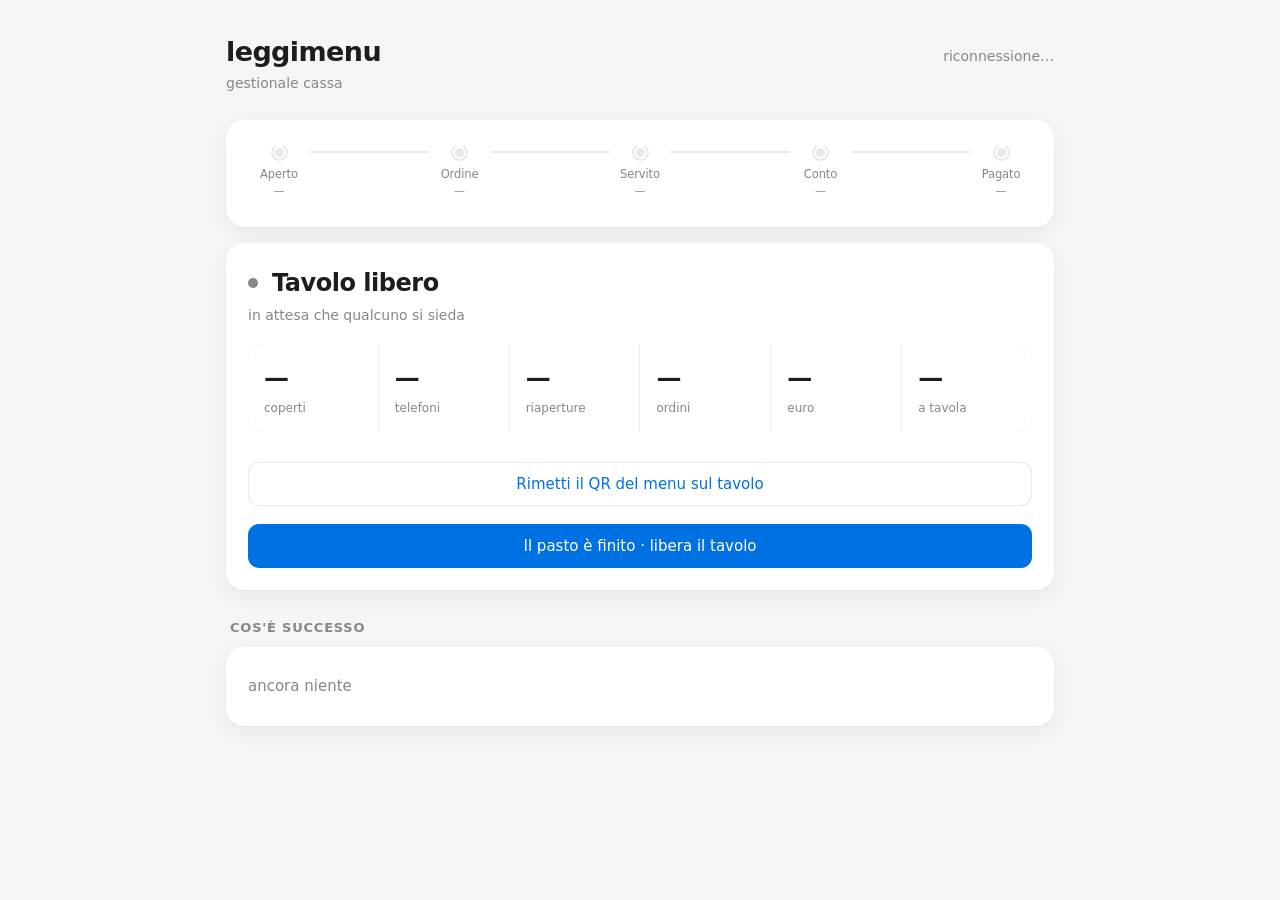
==== tools/cassa.html @ 44d3f5e2 "Il radar propone, il cameriere conferma Quando il tavolo si apre, sulla cassa compare una finestra: " ====
<!doctype html>
<html lang="it">
<head>
<meta charset="utf-8">
<meta name="viewport" content="width=device-width,initial-scale=1">
<title>leggimenu · cassa</title>
<style>
  :root{
    --sfondo:#f5f5f7; --carta:#ffffff; --testo:#1d1d1f; --tenue:#86868b;
    --riga:#e8e8ed; --accento:#0071e3; --verde:#1d8a4e; --ambra:#b25000;
    --ombra:0 1px 2px rgba(0,0,0,.04), 0 6px 20px rgba(0,0,0,.05);
  }
  @media (prefers-color-scheme: dark){
    :root{ --sfondo:#000; --carta:#1c1c1e; --testo:#f5f5f7; --tenue:#8e8e93;
           --riga:#2c2c2e; --accento:#0a84ff; --verde:#30d158; --ambra:#ff9f0a;
           --ombra:none; }
  }
  *{box-sizing:border-box}
  body{margin:0;background:var(--sfondo);color:var(--testo);
    font:15px/1.5 -apple-system,BlinkMacSystemFont,"SF Pro Text",system-ui,sans-serif;
    -webkit-font-smoothing:antialiased}
  .pagina{max-width:860px;margin:0 auto;padding:32px 16px 80px}
  header{display:flex;align-items:baseline;justify-content:space-between;
    gap:16px;margin-bottom:26px;flex-wrap:wrap}
  h1{font-size:27px;letter-spacing:-.022em;font-weight:600;margin:0}
  .sottotitolo{color:var(--tenue);font-size:14px}
  .carta{background:var(--carta);border-radius:18px;padding:22px;
    box-shadow:var(--ombra);margin-bottom:16px}
  .stato{display:flex;align-items:center;gap:14px;margin-bottom:4px}
  .pallino{width:10px;height:10px;border-radius:5px;background:var(--tenue);
    flex:0 0 auto}
  .pallino.vivo{background:var(--verde);box-shadow:0 0 0 4px rgba(48,209,88,.18)}
  .titolone{font-size:24px;font-weight:600;letter-spacing:-.02em}
  .numeri{display:grid;grid-template-columns:repeat(auto-fit,minmax(118px,1fr));
    gap:1px;background:var(--riga);border-radius:14px;overflow:hidden;margin-top:18px}
  .numero{background:var(--carta);padding:15px 16px}
  .numero .v{font-size:25px;font-weight:600;letter-spacing:-.02em;
    font-variant-numeric:tabular-nums}
  .numero .e{color:var(--tenue);font-size:12px;margin-top:2px}
  h2{font-size:13px;font-weight:600;color:var(--tenue);text-transform:uppercase;
    letter-spacing:.06em;margin:28px 4px 10px}
  .evento{display:flex;gap:14px;padding:13px 0;border-top:1px solid var(--riga)}
  .evento:first-child{border-top:0}
  .ora{color:var(--tenue);font-size:13px;font-variant-numeric:tabular-nums;
    flex:0 0 46px;padding-top:1px}
  .corpo{flex:1;min-width:0}
  .corpo b{font-weight:600}
  .dettaglio{color:var(--tenue);font-size:13px;margin-top:2px}
  .segno{flex:0 0 26px;text-align:center;font-size:15px;padding-top:1px}
  .vuoto{color:var(--tenue);padding:6px 0}
  .pulsante{appearance:none;border:0;border-radius:11px;padding:13px 20px;
    background:var(--accento);color:#fff;font-size:15px;font-weight:500;
    font-family:inherit;cursor:pointer;width:100%;margin-top:18px}
  .pulsante.quieto{background:transparent;color:var(--accento);
    box-shadow:inset 0 0 0 1px var(--riga)}
  .pulsante:active{opacity:.75}
  .riga-piatto{display:flex;justify-content:space-between;gap:12px;
    padding:3px 0;font-size:14px}
  .riga-piatto span{color:var(--tenue);font-variant-numeric:tabular-nums}

  .velo{position:fixed;inset:0;background:rgba(0,0,0,.35);backdrop-filter:blur(3px);
    display:none;align-items:center;justify-content:center;padding:20px;z-index:9}
  .velo.aperto{display:flex}
  .modale{background:var(--carta);border-radius:20px;padding:26px 24px;
    max-width:380px;width:100%;box-shadow:0 20px 60px rgba(0,0,0,.25);
    animation:sali .22s ease-out}
  @keyframes sali{from{opacity:0;transform:translateY(14px) scale(.98)}}
  .modale h3{margin:0 0 6px;font-size:21px;font-weight:600;letter-spacing:-.02em}
  .modale p{margin:0 0 20px;color:var(--tenue);font-size:14px}
  .scelte{display:grid;grid-template-columns:repeat(4,1fr);gap:9px;margin-bottom:20px}
  .scelte button{appearance:none;border:1px solid var(--riga);background:transparent;
    color:var(--testo);border-radius:13px;padding:15px 0;font-size:18px;
    font-weight:600;font-family:inherit;cursor:pointer;font-variant-numeric:tabular-nums}
  .scelte button.scelto{background:var(--accento);border-color:var(--accento);color:#fff}
  .modale .fondo{display:flex;gap:9px}
  .modale .fondo button{flex:1}

  .etichetta{display:inline-block;padding:4px 11px;border-radius:99px;
    font-size:12px;font-weight:600;letter-spacing:.01em;
    background:var(--riga);color:var(--tenue)}
  .etichetta.attesa{background:rgba(255,159,10,.16);color:var(--ambra)}
  .etichetta.fatto {background:rgba(48,209,88,.16);color:var(--verde)}
  .attesaGrande{font-size:34px;font-weight:600;letter-spacing:-.022em;
    font-variant-numeric:tabular-nums;margin:14px 0 2px}
  .attesaGrande.tardi{color:var(--ambra)}
  .attesaGrande.molto{color:#d7263d}
  @media (prefers-color-scheme: dark){ .attesaGrande.molto{color:#ff6b6b} }
  .azioni{display:flex;gap:9px;margin-top:18px;flex-wrap:wrap}
  .azioni .pulsante{width:auto;flex:1 1 auto;min-width:138px;margin-top:0}
  .piatti{margin-top:12px;padding-top:12px;border-top:1px solid var(--riga)}

  .linea{display:flex;align-items:flex-start;margin:4px 0 2px;overflow-x:auto;
    padding-bottom:4px}
  .tappa{flex:0 0 auto;text-align:center;min-width:62px}
  .bollo{width:13px;height:13px;border-radius:7px;margin:0 auto 7px;
    background:var(--riga);border:2px solid var(--carta);
    box-shadow:0 0 0 2px var(--riga)}
  .tappa.fatta .bollo{background:var(--verde);box-shadow:0 0 0 2px var(--verde)}
  .tappa.ora .bollo{background:var(--accento);box-shadow:0 0 0 4px rgba(10,132,255,.22)}
  .tappa .nome{font-size:11.5px;font-weight:600;letter-spacing:-.01em}
  .tappa.futura .nome{color:var(--tenue);font-weight:500}
  .tappa .quando{font-size:11px;color:var(--tenue);font-variant-numeric:tabular-nums}
  .ponte{flex:1 1 auto;min-width:18px;text-align:center;padding-top:5px}
  .ponte .tratto{height:2px;background:var(--riga);margin-bottom:5px}
  .ponte.fatto .tratto{background:var(--verde)}
  .ponte .delta{font-size:10.5px;color:var(--tenue);font-variant-numeric:tabular-nums}
</style>
</head>
<body>
<div class="pagina">

  <header>
    <div>
      <h1>leggimenu</h1>
      <div class="sottotitolo">gestionale cassa</div>
    </div>
    <div class="sottotitolo" id="collegamento">collegamento…</div>
  </header>

  <div class="carta">
    <div class="linea" id="linea"></div>
  </div>

  <div class="carta">
    <div class="stato">
      <div class="pallino" id="pallino"></div>
      <div class="titolone" id="statoTavolo">Tavolo libero</div>
    </div>
    <div class="sottotitolo" id="statoNota">in attesa che qualcuno si sieda</div>

    <div class="numeri">
      <div class="numero"><div class="v" id="nCoperti">—</div><div class="e">coperti</div></div>
      <div class="numero"><div class="v" id="nDisp">—</div><div class="e">telefoni</div></div>
      <div class="numero"><div class="v" id="nRiap">—</div><div class="e">riaperture</div></div>
      <div class="numero"><div class="v" id="nOrdini">—</div><div class="e">ordini</div></div>
      <div class="numero"><div class="v" id="nTotale">—</div><div class="e">euro</div></div>
      <div class="numero"><div class="v" id="nDurata">—</div><div class="e">a tavola</div></div>
    </div>

    <div class="sottotitolo" id="notaScansioni" style="margin-top:12px"></div>

    <button class="pulsante quieto" id="rimettiQr">Rimetti il QR del menu sul tavolo</button>
    <button class="pulsante" id="libera">Il pasto è finito · libera il tavolo</button>
  </div>

  <div class="carta" id="cartaOrdine" style="display:none">
    <span class="etichetta" id="etichettaStato">ordine inviato</span>
    <div class="attesaGrande" id="attesa">—</div>
    <div class="sottotitolo" id="attesaNota"></div>
    <div class="piatti" id="piattiOrdine"></div>
    <div class="azioni" id="azioni"></div>
  </div>

  <div class="velo" id="velo">
    <div class="modale">
      <h3>Qualcuno si è seduto</h3>
      <p id="modaleNota">Il sensore ne ha rilevato uno. Quanti sono davvero?</p>
      <div class="scelte" id="scelte"></div>
      <div class="fondo">
        <button class="pulsante quieto" id="annullaApertura">Non è nessuno</button>
        <button class="pulsante" id="confermaApertura">Apri il tavolo</button>
      </div>
    </div>
  </div>

  <h2>Cos'è successo</h2>
  <div class="carta" id="storia"><div class="vuoto">ancora niente</div></div>

</div>
<script>
const SEGNI = {aperto:'●', coperti:'●', scansione:'◆', ordine:'■',
               stato:'▸', vino:'◇', confermati:'✓', liberato:'○'};
let apertoDa = null, ordini = 0, totale = 0, coperti = 0, telefoni = 0;
let riaperture = 0, ogniSec = 0;
const storia = document.getElementById('storia');
let righe = [];

const q = id => document.getElementById(id);
const euro = n => (Math.round(n*100)/100).toLocaleString('it-IT');

function durata(){
  if(!apertoDa) return '—';
  const s = Math.floor((Date.now()-apertoDa)/1000);
  const m = Math.floor(s/60);
  return m < 60 ? m+"'" : Math.floor(m/60)+'h'+String(m%60).padStart(2,'0');
}
setInterval(()=>{ q('nDurata').textContent = durata(); }, 10000);

function aggiorna(){
  q('nCoperti').textContent = coperti || '—';
  q('nDisp').textContent    = telefoni || '—';
  q('nRiap').textContent    = riaperture || '—';
  q('nOrdini').textContent  = ordini || '—';
  q('nTotale').textContent  = totale ? euro(totale) : '—';
  q('nDurata').textContent  = durata();
  q('notaScansioni').textContent = ogniSec
    ? (ogniSec < 60 ? `riaprono il menu ogni ${ogniSec} secondi in media`
                    : `riaprono il menu ogni ${Math.round(ogniSec/60)} minuti in media`)
    : '';
  const vivo = !!apertoDa;
  q('pallino').classList.toggle('vivo', vivo);
  q('statoTavolo').textContent = vivo ? `Tavolo occupato` : 'Tavolo libero';
  q('statoNota').textContent = vivo
    ? `${coperti} ${coperti===1?'coperto':'coperti'} · aperto alle ${apertoOra||'—'}`
    : 'in attesa che qualcuno si sieda';
}
let apertoOra = null;

function disegna(){
  if(!righe.length){ storia.innerHTML = '<div class="vuoto">ancora niente</div>'; return; }
  storia.innerHTML = righe.slice().reverse().map(r=>`
    <div class="evento">
      <div class="ora">${r.ora}</div>
      <div class="segno">${SEGNI[r.evento]||'·'}</div>
      <div class="corpo"><b>${r.titolo}</b>
        ${r.dettaglio?`<div class="dettaglio">${r.dettaglio}</div>`:''}</div>
    </div>`).join('');
}

function evento(m){
  let titolo = '', dettaglio = '';
  if(m.evento==='aperto'){
    apertoDa = Date.now(); apertoOra = m.ora; coperti = m.coperti;
    segna('aperto', m.ts);
    apriModale(m.coperti);
    titolo = 'Tavolo aperto';
    dettaglio = `${m.coperti} ${m.coperti===1?'coperto rilevato':'coperti rilevati'}`;
  } else if(m.evento==='coperti'){
    coperti = m.coperti;
    titolo = 'Coperti aggiornati'; dettaglio = `ora sono ${m.coperti}`;
  } else if(m.evento==='scansione'){
    telefoni = m.dispositivi; riaperture = m.riaperture||0; ogniSec = m.ogni||0;
    titolo = m.nuovo ? 'Menu aperto da un nuovo telefono' : 'Menu riaperto';
    const pezzi = [`${m.dispositivi} ${m.dispositivi===1?'telefono':'telefoni'}`];
    if(m.scansioni>m.dispositivi) pezzi.push(`${m.scansioni} aperture in tutto`);
    if(ogniSec) pezzi.push(ogniSec<60 ? `riaprono ogni ${ogniSec} secondi`
                                      : `riaprono ogni ${Math.round(ogniSec/60)} minuti`);
    dettaglio = pezzi.join(' · ');
  } else if(m.evento==='ordine'){
    ordini++; totale += (m.totale||0);
    segna('ordine', m.ts);
    titolo = 'Ordine inviato in cucina';
    dettaglio = m.righe.map(r=>`${r.qta}× ${r.nome}`).join(' · ')
              + (m.totale?` — ${euro(m.totale)} euro`:'');
  } else if(m.evento==='vino'){
    titolo = 'Abbinamento proposto';
    dettaglio = `${m.nome} (${m.colore}) · ${m.quanto} — ${m.motivo}`;
  } else if(m.evento==='confermati'){
    coperti = m.coperti; tavoloConfermato = true;
    titolo = 'Coperti confermati in sala';
    dettaglio = `${m.coperti} ${m.coperti===1?'coperto':'coperti'}`;
  } else if(m.evento==='stato'){
    if(['servito','conto','pagato'].includes(m.stato)) segna(m.stato, m.ts);
    const f = FLUSSO[m.stato];
    titolo = f ? f.nome.charAt(0).toUpperCase()+f.nome.slice(1) : m.stato;
    const mm = Math.round((m.atteso||0)/60);
    dettaglio = mm>=1 ? `dopo ${mm} ${mm===1?'minuto':'minuti'} di attesa` : 'subito';
  } else if(m.evento==='liberato'){
    const d = m.durata||0;
    titolo = 'Tavolo liberato';
    dettaglio = d ? `servizio durato ${Math.round(d/60)} minuti` : '';
    apertoDa = null; apertoOra = null; coperti = 0; telefoni = 0;
    ordini = 0; totale = 0; riaperture = 0; ogniSec = 0;
    tavoloConfermato = false; chiudiModale();
    ordineVivo = null; disegnaOrdine();
    righe = [];                       // servizio chiuso, la cassa riparte pulita
    Object.keys(raggiunte).forEach(k => delete raggiunte[k]);
    disegnaLinea();
    righe.push({...m, titolo, dettaglio});
    disegna(); aggiorna(); return;
  } else return;
  righe.push({...m, titolo, dettaglio});
  disegna(); aggiorna();
}

// Il percorso vero di una sala. Per ogni stato: come si chiama, cosa dice il
// cronometro, e cosa puo' fare chi guarda adesso.
const FLUSSO = {
  inviato:      {nome:'ordine inviato',    nota:'in attesa che la cucina lo prenda in carico',
                 azioni:[['preparazione','Presa in carico dalla cucina']]},
  preparazione: {nome:'in preparazione',   nota:'in preparazione da',
                 azioni:[['servito','Servito al tavolo']]},
  servito:      {nome:'servito',           nota:'servito da',
                 azioni:[['conto','Porta il conto']]},
  conto:        {nome:'conto richiesto',   nota:'conto chiesto da',
                 azioni:[['pagato','Conto pagato']]},
  pagato:       {nome:'pagato',            nota:'pagato da',
                 azioni:[]},
};
let ordineVivo = null;

// Le tappe della vita di un tavolo. Quello che interessa in sala non e'
// l'elenco di tutto quello che e' successo, ma a che punto siamo e da quanto.
const TAPPE = [
  {chiave:'aperto',  nome:'Aperto'},
  {chiave:'ordine',  nome:'Ordine'},
  {chiave:'servito', nome:'Servito'},
  {chiave:'conto',   nome:'Conto'},
  {chiave:'pagato',  nome:'Pagato'},
];
const raggiunte = {};              // chiave -> secondi

function breve(sec){
  if(sec < 60) return sec + 's';
  const m = Math.round(sec/60);
  return m < 60 ? m + "'" : Math.floor(m/60) + 'h' + String(m%60).padStart(2,'0');
}
function orario(sec){
  return new Date(sec*1000).toLocaleTimeString('it-IT',
    {hour:'2-digit', minute:'2-digit'});
}

function disegnaLinea(){
  const fatte = TAPPE.filter(t => raggiunte[t.chiave] !== undefined);
  const ultima = fatte.length ? fatte[fatte.length-1].chiave : null;
  let html = '';
  TAPPE.forEach((t, i) => {
    const ts = raggiunte[t.chiave];
    const classe = ts === undefined ? 'futura' : (t.chiave === ultima ? 'ora fatta' : 'fatta');
    if(i){
      const prima = raggiunte[TAPPE[i-1].chiave];
      const delta = (ts !== undefined && prima !== undefined) ? breve(Math.round(ts - prima)) : '';
      html += `<div class="ponte ${ts!==undefined?'fatto':''}">
                 <div class="tratto"></div><div class="delta">${delta}</div></div>`;
    }
    html += `<div class="tappa ${classe}"><div class="bollo"></div>
               <div class="nome">${t.nome}</div>
               <div class="quando">${ts!==undefined?orario(ts):'—'}</div></div>`;
  });
  document.getElementById('linea').innerHTML = html;
}
disegnaLinea();

function segna(chiave, ts){
  if(raggiunte[chiave] === undefined){ raggiunte[chiave] = ts; disegnaLinea(); }
}

function minuti(da){ return Math.floor((Date.now()/1000 - da)/60); }

function disegnaOrdine(){
  const c = q('cartaOrdine');
  if(!ordineVivo){ c.style.display='none'; return; }
  c.style.display='';
  const f = FLUSSO[ordineVivo.stato] || FLUSSO.inviato;
  const m = minuti(ordineVivo.da);

  const et = q('etichettaStato');
  et.textContent = f.nome;
  et.className = 'etichetta ' + (ordineVivo.stato==='inviato' ? 'attesa'
                               : ordineVivo.stato==='servito' ? 'fatto' : '');

  const a = q('attesa');
  a.textContent = m < 1 ? 'adesso' : `da ${m} ${m===1?'minuto':'minuti'}`;
  // Dopo un quarto d'ora un ordine fermo e' un cliente che si innervosisce.
  a.className = 'attesaGrande' + (m>=20 ? ' molto' : m>=10 ? ' tardi' : '');
  q('attesaNota').textContent =
    ordineVivo.stato==='inviato' ? f.nota : '';

  q('piattiOrdine').innerHTML = ordineVivo.righe.map(r=>
    `<div class="riga-piatto"><div>${r.qta}× ${r.nome}</div>
     <span>${euro(r.qta*(r.prezzo||0))}</span></div>`).join('')
    + `<div class="riga-piatto" style="margin-top:6px"><b>totale</b>
       <span><b>${euro(ordineVivo.totale||0)}</b></span></div>`;

  q('azioni').innerHTML = f.azioni.map(([s,testo])=>
    `<button class="pulsante" data-stato="${s}">${testo}</button>`).join('')
    || '<div class="sottotitolo">niente altro da fare qui</div>';
}
setInterval(disegnaOrdine, 15000);

q('azioni').onclick = async e=>{
  const b = e.target.closest('button[data-stato]'); if(!b) return;
  b.disabled = true;
  try{
    await fetch('/api/ordine/stato',{method:'POST',
      headers:{'Content-Type':'application/json'},
      body:JSON.stringify({stato:b.dataset.stato})});
  }catch(err){ b.disabled = false; }
};

// Il radar propone, il cameriere decide. E' anche il modo onesto di convivere
// col limite del sensore, che attorno a un tavolo rotondo vede meno persone di
// quante ce ne siano: chi e' in sala li ha contati guardandoli.
let scelto = 0, tavoloConfermato = false;

function apriModale(rilevati){
  if(tavoloConfermato) return;
  scelto = Math.max(1, rilevati || 1);
  q('modaleNota').textContent = rilevati
    ? `Il sensore ne ha rilevat${rilevati===1?'o uno':'i '+rilevati}. Quanti sono davvero?`
    : 'Quante persone si sono sedute?';
  q('scelte').innerHTML = [1,2,3,4,5,6,7,8].map(n=>
    `<button data-n="${n}" class="${n===scelto?'scelto':''}">${n}</button>`).join('');
  q('velo').classList.add('aperto');
}
function chiudiModale(){ q('velo').classList.remove('aperto'); }

q('scelte').onclick = e=>{
  const b = e.target.closest('button[data-n]'); if(!b) return;
  scelto = +b.dataset.n;
  [...q('scelte').children].forEach(x=>
    x.classList.toggle('scelto', x === b));
};

q('confermaApertura').onclick = async ()=>{
  tavoloConfermato = true; chiudiModale();
  try{
    await fetch('/api/coperti',{method:'POST',
      headers:{'Content-Type':'application/json'}, body:JSON.stringify({n:scelto})});
  }catch(e){}
};

q('annullaApertura').onclick = async ()=>{
  chiudiModale();
  // Non era nessuno: chiudo il tavolo invece di lasciarlo aperto a vuoto.
  try{ await fetch('/api/libera',{method:'POST'}); }catch(e){}
};

function collega(){
  const ws = new WebSocket(`ws://${location.host}/ws`);
  ws.onopen = ()=> q('collegamento').textContent = 'collegato';
  ws.onclose = ()=>{
    q('collegamento').textContent = 'riconnessione…';
    setTimeout(collega, 2000);
  };
  ws.onmessage = e=>{
    const m = JSON.parse(e.data);
    if(m.tipo === 'evento') evento(m);
    else if(m.tipo === 'ordine_stato'){
      ordineVivo = m.righe ? m : null;
      disegnaOrdine();
    }
  };
}
collega();

q('rimettiQr').onclick = async ()=>{
  const b = q('rimettiQr'); b.disabled = true;
  try{ await fetch('/api/menu',{method:'POST'}); }catch(e){}
  // L'e-ink ci mette qualche secondo: tenerlo spento evita che lo ripremano.
  setTimeout(()=>{ b.disabled = false; }, 5000);
};

q('libera').onclick = async ()=>{
  const b = q('libera'); b.disabled = true;
  try{ await fetch('/api/libera',{method:'POST'}); }catch(e){}
  setTimeout(()=>{ b.disabled = false; }, 1500);
};
</script>
</body>
</html>
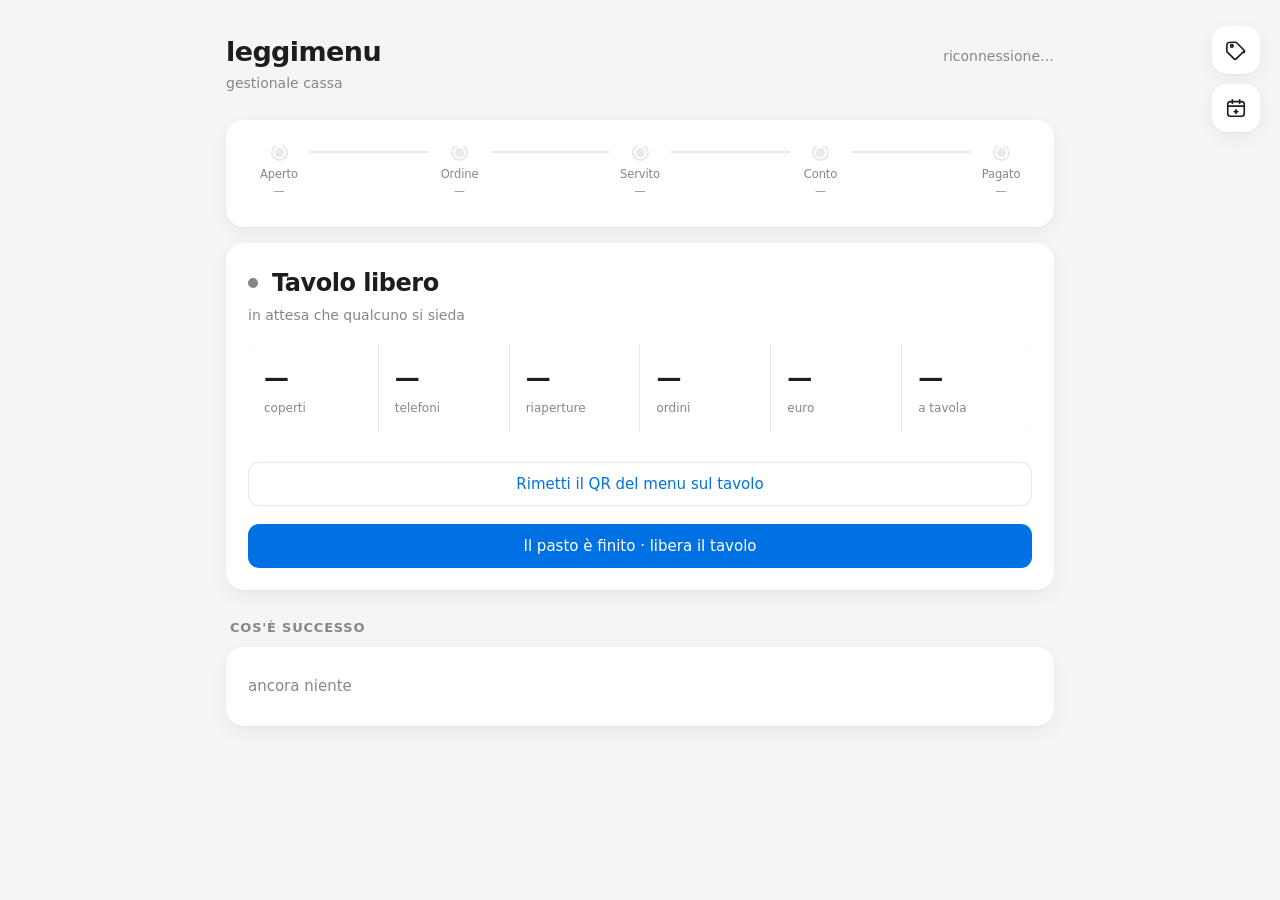
==== commit 71709202: "Barra delle azioni: offerte ai tavoli ed eventi Due cose che il gestore fa, non il tavolo, quindi st" ====
--- a/tools/cassa.html
+++ b/tools/cassa.html
@@ -75,6 +75,36 @@
   .modale .fondo{display:flex;gap:9px}
   .modale .fondo button{flex:1}
 
+  .barra{position:fixed;top:26px;right:20px;display:flex;flex-direction:column;
+    gap:10px;z-index:8}
+  .barra button{width:48px;height:48px;border-radius:15px;border:0;
+    background:var(--carta);box-shadow:var(--ombra);cursor:pointer;
+    display:grid;place-items:center;color:var(--testo)}
+  .barra button:active{transform:scale(.94)}
+  .barra button svg{width:22px;height:22px;stroke:currentColor;fill:none;
+    stroke-width:1.8;stroke-linecap:round;stroke-linejoin:round}
+  @media (max-width:980px){ .barra{position:static;flex-direction:row;
+    justify-content:flex-end;margin:0 0 14px} }
+
+  .campo2{display:block;margin-bottom:13px}
+  .campo2 span{display:block;font-size:12px;color:var(--tenue);margin-bottom:5px}
+  .campo2 input,.campo2 textarea,.campo2 select{width:100%;padding:11px 12px;
+    border:1px solid var(--riga);border-radius:11px;background:transparent;
+    color:var(--testo);font:15px/1.4 inherit}
+  .campo2 textarea{resize:vertical;min-height:62px}
+  .due{display:grid;grid-template-columns:1fr 1fr;gap:10px}
+  .anteprima{font-size:13px;color:var(--tenue);margin:-4px 0 14px;min-height:18px}
+  .evento{display:flex;gap:11px;align-items:center;padding:10px 0;
+    border-top:1px solid var(--riga)}
+  .evento img{width:46px;height:46px;border-radius:9px;object-fit:cover;flex:0 0 auto}
+  .evento .t{flex:1;min-width:0}
+  .evento .t b{display:block;font-size:14px}
+  .evento .t span{color:var(--tenue);font-size:12px}
+  .evento button{border:0;background:var(--accento);color:#fff;border-radius:9px;
+    padding:8px 13px;font:13px/1 inherit;font-weight:500;cursor:pointer}
+  .evento button.via{background:transparent;color:var(--tenue);
+    box-shadow:inset 0 0 0 1px var(--riga)}
+
   .etichetta{display:inline-block;padding:4px 11px;border-radius:99px;
     font-size:12px;font-weight:600;letter-spacing:.01em;
     background:var(--riga);color:var(--tenue)}
@@ -151,25 +181,76 @@
     <div class="azioni" id="azioni"></div>
   </div>
 
+  <div class="barra">
+    <button id="bOfferta" title="Manda un'offerta ai tavoli" aria-label="Offerta">
+      <svg viewBox="0 0 24 24"><path d="M20.6 13.4 12.5 21.5a2 2 0 0 1-2.8 0L2.5 14.3a2 2 0 0 1-.6-1.5l.3-7.1a2 2 0 0 1 1.9-1.9l7.1-.3a2 2 0 0 1 1.5.6l7.9 7.9a2 2 0 0 1 0 2.8Z"/><circle cx="7.5" cy="7.5" r="1.4"/></svg>
+    </button>
+    <button id="bEvento" title="Crea e manda un evento" aria-label="Evento">
+      <svg viewBox="0 0 24 24"><rect x="3" y="5" width="18" height="16" rx="3"/><path d="M8 3v4M16 3v4M3 10h18M12 14v4M10 16h4"/></svg>
+    </button>
+  </div>
+
   <div class="velo" id="velo">
     <div class="modale">
       <h3>Qualcuno si è seduto</h3>
       <p id="modaleNota">Il sensore ne ha rilevato uno. Quanti sono davvero?</p>
+      <p style="margin:-14px 0 16px;font-size:13px" id="modaleAiuto">Tocca il numero: il tavolo si apre.</p>
       <div class="scelte" id="scelte"></div>
       <div class="fondo">
-        <button class="pulsante quieto" id="annullaApertura">Non è nessuno</button>
-        <button class="pulsante" id="confermaApertura">Apri il tavolo</button>
+        <button class="pulsante quieto" id="annullaApertura">Non è nessuno, chiudi</button>
       </div>
     </div>
   </div>
 
+  <div class="velo" id="veloOfferta">
+    <div class="modale">
+      <h3>Offerta ai tavoli</h3>
+      <p>Il piatto compare sul pannello di tutti i tavoli.</p>
+      <label class="campo2"><span>piatto</span>
+        <select id="oPiatto"></select></label>
+      <div class="due">
+        <label class="campo2"><span>sconto</span>
+          <input id="oSconto" type="number" min="1" max="90" value="20"></label>
+        <label class="campo2"><span>prezzo che risulta</span>
+          <input id="oPrezzo" disabled></label>
+      </div>
+      <div class="anteprima" id="oEsito"></div>
+      <div class="fondo">
+        <button class="pulsante quieto" data-chiudi="veloOfferta">Annulla</button>
+        <button class="pulsante" id="oInvia">Manda ai tavoli</button>
+      </div>
+    </div>
+  </div>
+
+  <div class="velo" id="veloEvento">
+    <div class="modale">
+      <h3>Evento</h3>
+      <p>Da promuovere nelle serate scarse.</p>
+      <label class="campo2"><span>titolo</span>
+        <input id="eTitolo" maxlength="40" placeholder="Serata degustazione"></label>
+      <label class="campo2"><span>quando</span>
+        <input id="eQuando" maxlength="30" placeholder="venerdì 17 alle 20.30"></label>
+      <label class="campo2"><span>descrizione</span>
+        <textarea id="eDesc" maxlength="300" placeholder="Cosa succede, chi c'è, quanto costa"></textarea></label>
+      <label class="campo2"><span>immagine</span>
+        <input id="eImg" type="file" accept="image/*"></label>
+      <div class="anteprima" id="eEsito"></div>
+      <div id="eLista"></div>
+      <div class="fondo">
+        <button class="pulsante quieto" data-chiudi="veloEvento">Chiudi</button>
+        <button class="pulsante" id="eSalva">Salva evento</button>
+      </div>
+    </div>
+  </div>
+
   <h2>Cos'è successo</h2>
   <div class="carta" id="storia"><div class="vuoto">ancora niente</div></div>
 
 </div>
 <script>
 const SEGNI = {aperto:'●', coperti:'●', scansione:'◆', ordine:'■',
-               stato:'▸', vino:'◇', confermati:'✓', liberato:'○'};
+               stato:'▸', vino:'◇', confermati:'✓', offerta:'◆',
+               promozione:'★', liberato:'○'};
 let apertoDa = null, ordini = 0, totale = 0, coperti = 0, telefoni = 0;
 let riaperture = 0, ogniSec = 0;
 const storia = document.getElementById('storia');
@@ -222,7 +303,6 @@
   if(m.evento==='aperto'){
     apertoDa = Date.now(); apertoOra = m.ora; coperti = m.coperti;
     segna('aperto', m.ts);
-    apriModale(m.coperti);
     titolo = 'Tavolo aperto';
     dettaglio = `${m.coperti} ${m.coperti===1?'coperto rilevato':'coperti rilevati'}`;
   } else if(m.evento==='coperti'){
@@ -242,11 +322,17 @@
     titolo = 'Ordine inviato in cucina';
     dettaglio = m.righe.map(r=>`${r.qta}× ${r.nome}`).join(' · ')
               + (m.totale?` — ${euro(m.totale)} euro`:'');
+  } else if(m.evento==='offerta'){
+    titolo = 'Offerta mandata ai tavoli';
+    dettaglio = `${m.piatto} −${m.sconto}% · ${String(m.prezzo).replace('.',',')} euro`;
+  } else if(m.evento==='promozione'){
+    titolo = 'Evento promosso sui tavoli';
+    dettaglio = `${m.titolo}${m.quando?' · '+m.quando:''}`;
   } else if(m.evento==='vino'){
     titolo = 'Abbinamento proposto';
     dettaglio = `${m.nome} (${m.colore}) · ${m.quanto} — ${m.motivo}`;
   } else if(m.evento==='confermati'){
-    coperti = m.coperti; tavoloConfermato = true;
+    coperti = m.coperti; tavoloConfermato = true; chiudiModale();
     titolo = 'Coperti confermati in sala';
     dettaglio = `${m.coperti} ${m.coperti===1?'coperto':'coperti'}`;
   } else if(m.evento==='stato'){
@@ -390,30 +476,134 @@
     ? `Il sensore ne ha rilevat${rilevati===1?'o uno':'i '+rilevati}. Quanti sono davvero?`
     : 'Quante persone si sono sedute?';
   q('scelte').innerHTML = [1,2,3,4,5,6,7,8].map(n=>
-    `<button data-n="${n}" class="${n===scelto?'scelto':''}">${n}</button>`).join('');
+    `<button data-n="${n}">${n}</button>`).join('');
   q('velo').classList.add('aperto');
 }
 function chiudiModale(){ q('velo').classList.remove('aperto'); }
 
-q('scelte').onclick = e=>{
+// Un tocco e basta: in sala si ha una mano occupata, e un secondo pulsante di
+// conferma e' un passaggio in piu' per confermare un numero gia' scelto.
+q('scelte').onclick = async e=>{
   const b = e.target.closest('button[data-n]'); if(!b) return;
   scelto = +b.dataset.n;
-  [...q('scelte').children].forEach(x=>
-    x.classList.toggle('scelto', x === b));
-};
-
-q('confermaApertura').onclick = async ()=>{
-  tavoloConfermato = true; chiudiModale();
+  [...q('scelte').children].forEach(x => x.classList.toggle('scelto', x === b));
+  await conferma(scelto);
+};
+
+async function conferma(n){
+  chiudiModale();
   try{
-    await fetch('/api/coperti',{method:'POST',
-      headers:{'Content-Type':'application/json'}, body:JSON.stringify({n:scelto})});
-  }catch(e){}
-};
+    const r = await fetch('/api/coperti',{method:'POST',
+      headers:{'Content-Type':'application/json'}, body:JSON.stringify({n})});
+    const d = await r.json();
+    // Se il nodo non ha ricevuto, la finestra deve tornare: altrimenti il
+    // cameriere crede di aver confermato e il tavolo resta a uno.
+    if(!d.ok) apriModale(n);
+  }catch(e){ apriModale(n); }
+}
 
 q('annullaApertura').onclick = async ()=>{
   chiudiModale();
   // Non era nessuno: chiudo il tavolo invece di lasciarlo aperto a vuoto.
   try{ await fetch('/api/libera',{method:'POST'}); }catch(e){}
+};
+
+// --- barra delle azioni: offerte ed eventi -------------------------------
+const apri  = id => document.getElementById(id).classList.add('aperto');
+const serra = id => document.getElementById(id).classList.remove('aperto');
+document.querySelectorAll('[data-chiudi]').forEach(b =>
+  b.onclick = () => serra(b.dataset.chiudi));
+
+let CARTA = [];
+fetch('/api/rete').then(()=>fetch('/m/__carta__')).catch(()=>{});
+
+// I piatti li prendo dalla stessa fonte del menu del cliente: un'offerta su un
+// piatto che non c'e' sarebbe una figuraccia davanti a chi lo ordina.
+fetch('/api/piatti').then(r=>r.json()).then(d=>{
+  CARTA = d.piatti || [];
+  document.getElementById('oPiatto').innerHTML = CARTA
+    .filter(p => p.categoria !== 'bevanda')
+    .map(p=>`<option value="${p.id}" data-prezzo="${p.prezzo}">${p.nome} — ${p.prezzo} euro</option>`)
+    .join('');
+  calcolaPrezzo();
+}).catch(()=>{});
+
+function calcolaPrezzo(){
+  const sel = document.getElementById('oPiatto').selectedOptions[0];
+  if(!sel) return;
+  const pieno = +sel.dataset.prezzo;
+  const sc = Math.max(1, Math.min(90, +document.getElementById('oSconto').value||0));
+  document.getElementById('oPrezzo').value =
+    (Math.round(pieno*(100-sc))/100).toFixed(2).replace('.', ',') + ' euro';
+}
+['oPiatto','oSconto'].forEach(id =>
+  document.getElementById(id).addEventListener('input', calcolaPrezzo));
+
+document.getElementById('bOfferta').onclick = ()=> apri('veloOfferta');
+document.getElementById('bEvento').onclick  = ()=>{ caricaEventi(); apri('veloEvento'); };
+
+document.getElementById('oInvia').onclick = async ()=>{
+  const e = document.getElementById('oEsito'); e.textContent = 'mando...';
+  try{
+    const r = await fetch('/api/offerta',{method:'POST',
+      headers:{'Content-Type':'application/json'},
+      body:JSON.stringify({piatto_id:document.getElementById('oPiatto').value,
+                           sconto:+document.getElementById('oSconto').value})});
+    const d = await r.json();
+    e.textContent = d.ok
+      ? (d.pannello ? 'mandata — sul tavolo fra qualche secondo'
+                    : 'registrata, ma il pannello non risponde')
+      : ('non riuscita: ' + (d.motivo||'?'));
+    if(d.ok) setTimeout(()=>serra('veloOfferta'), 1200);
+  }catch(err){ e.textContent = 'non riuscita: ' + err; }
+};
+
+async function caricaEventi(){
+  try{
+    const d = await (await fetch('/api/eventi')).json();
+    document.getElementById('eLista').innerHTML = (d.eventi||[]).map(ev=>`
+      <div class="evento">
+        ${ev.immagine?`<img src="/img/${ev.immagine}" alt="">`:''}
+        <div class="t"><b>${ev.titolo}</b><span>${ev.quando||''}</span></div>
+        <button data-invia="${ev.id}">Manda</button>
+        <button class="via" data-togli="${ev.id}">Togli</button>
+      </div>`).join('') || '<div class="anteprima">nessun evento salvato</div>';
+  }catch(e){}
+}
+
+document.getElementById('eLista').onclick = async e=>{
+  const inv = e.target.closest('[data-invia]'), via = e.target.closest('[data-togli]');
+  const m = document.getElementById('eEsito');
+  if(inv){
+    m.textContent = 'mando...';
+    const d = await (await fetch(`/api/evento/${inv.dataset.invia}/invia`,{method:'POST'})).json();
+    m.textContent = d.ok ? (d.pannello ? 'mandato sui tavoli'
+                                       : 'il pannello non risponde') : 'non riuscito';
+  } else if(via){
+    await fetch(`/api/evento/${via.dataset.togli}`,{method:'DELETE'});
+    caricaEventi();
+  }
+};
+
+document.getElementById('eSalva').onclick = async ()=>{
+  const m = document.getElementById('eEsito');
+  const titolo = document.getElementById('eTitolo').value.trim();
+  if(!titolo){ m.textContent = 'serve almeno il titolo'; return; }
+  const f = new FormData();
+  f.append('titolo', titolo);
+  f.append('quando', document.getElementById('eQuando').value);
+  f.append('descrizione', document.getElementById('eDesc').value);
+  const img = document.getElementById('eImg').files[0];
+  if(img) f.append('immagine', img);
+  m.textContent = 'salvo...';
+  try{
+    const d = await (await fetch('/api/evento',{method:'POST', body:f})).json();
+    if(d.ok){
+      m.textContent = 'salvato — ora puoi mandarlo';
+      ['eTitolo','eQuando','eDesc','eImg'].forEach(i=>document.getElementById(i).value='');
+      caricaEventi();
+    } else m.textContent = 'non riuscito: ' + (d.motivo||'?');
+  }catch(err){ m.textContent = 'non riuscito: ' + err; }
 };
 
 function collega(){
@@ -426,6 +616,13 @@
   ws.onmessage = e=>{
     const m = JSON.parse(e.data);
     if(m.tipo === 'evento') evento(m);
+    else if(m.tipo === 'tavolo'){
+      // Lo stato comanda sulla finestra: cosi' funziona anche se apro la cassa
+      // a servizio iniziato o ricarico la pagina, quando l'evento e' passato.
+      tavoloConfermato = m.confermato;
+      if(m.aperto && !m.confermato) apriModale(m.coperti);
+      else chiudiModale();
+    }
     else if(m.tipo === 'ordine_stato'){
       ordineVivo = m.righe ? m : null;
       disegnaOrdine();
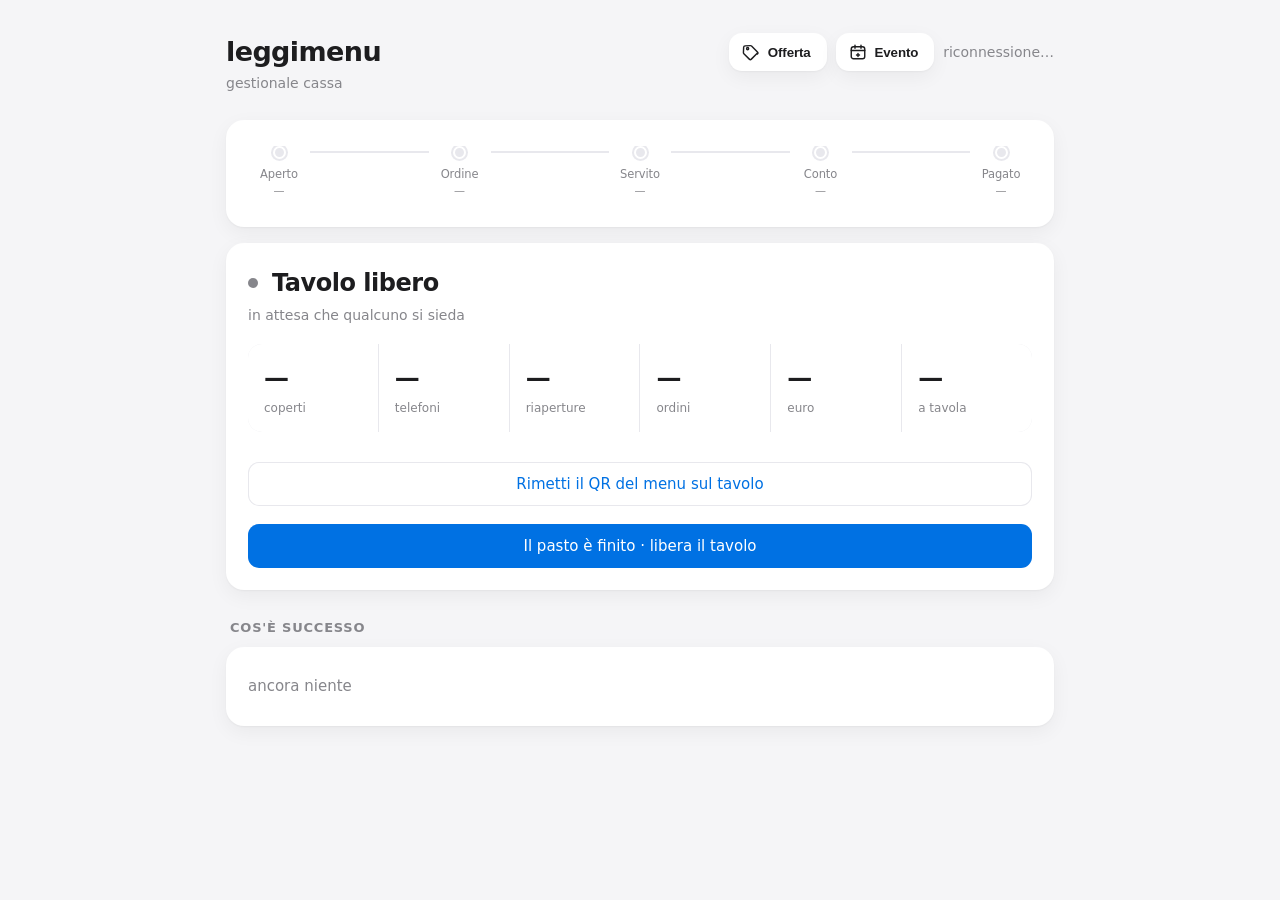
==== commit 7d8d5e3c: "I tasti Offerta ed Evento nell'intestazione, con la scritta Gianluca ci ha messo dieci minuti a trov" ====
--- a/tools/cassa.html
+++ b/tools/cassa.html
@@ -75,16 +75,18 @@
   .modale .fondo{display:flex;gap:9px}
   .modale .fondo button{flex:1}
 
-  .barra{position:fixed;top:26px;right:20px;display:flex;flex-direction:column;
-    gap:10px;z-index:8}
-  .barra button{width:48px;height:48px;border-radius:15px;border:0;
-    background:var(--carta);box-shadow:var(--ombra);cursor:pointer;
-    display:grid;place-items:center;color:var(--testo)}
-  .barra button:active{transform:scale(.94)}
-  .barra button svg{width:22px;height:22px;stroke:currentColor;fill:none;
-    stroke-width:1.8;stroke-linecap:round;stroke-linejoin:round}
-  @media (max-width:980px){ .barra{position:static;flex-direction:row;
-    justify-content:flex-end;margin:0 0 14px} }
+  /* Nell'intestazione e non appese al bordo della finestra: su uno schermo
+     largo finivano lontanissime dalla colonna che si guarda. E con la scritta,
+     perche' due icone mute in un angolo non le trova nessuno. */
+  .barra{display:flex;gap:9px;flex-wrap:wrap}
+  .barra button{display:inline-flex;align-items:center;gap:8px;
+    padding:10px 16px 10px 13px;border-radius:13px;border:0;cursor:pointer;
+    background:var(--carta);box-shadow:var(--ombra);color:var(--testo);
+    font:14px/1 inherit;font-weight:550;letter-spacing:-.01em}
+  .barra button:hover{background:var(--accento);color:#fff}
+  .barra button:active{transform:scale(.97)}
+  .barra button svg{width:18px;height:18px;stroke:currentColor;fill:none;
+    stroke-width:1.9;stroke-linecap:round;stroke-linejoin:round}
 
   .campo2{display:block;margin-bottom:13px}
   .campo2 span{display:block;font-size:12px;color:var(--tenue);margin-bottom:5px}
@@ -144,7 +146,17 @@
       <h1>leggimenu</h1>
       <div class="sottotitolo">gestionale cassa</div>
     </div>
-    <div class="sottotitolo" id="collegamento">collegamento…</div>
+    <div class="barra">
+      <button id="bOfferta" title="Manda un'offerta ai tavoli">
+        <svg viewBox="0 0 24 24"><path d="M20.6 13.4 12.5 21.5a2 2 0 0 1-2.8 0L2.5 14.3a2 2 0 0 1-.6-1.5l.3-7.1a2 2 0 0 1 1.9-1.9l7.1-.3a2 2 0 0 1 1.5.6l7.9 7.9a2 2 0 0 1 0 2.8Z"/><circle cx="7.5" cy="7.5" r="1.4"/></svg>
+        Offerta
+      </button>
+      <button id="bEvento" title="Crea e manda un evento">
+        <svg viewBox="0 0 24 24"><rect x="3" y="5" width="18" height="16" rx="3"/><path d="M8 3v4M16 3v4M3 10h18M12 14v4M10 16h4"/></svg>
+        Evento
+      </button>
+      <div class="sottotitolo" id="collegamento" style="align-self:center">collegamento…</div>
+    </div>
   </header>
 
   <div class="carta">
@@ -179,15 +191,6 @@
     <div class="sottotitolo" id="attesaNota"></div>
     <div class="piatti" id="piattiOrdine"></div>
     <div class="azioni" id="azioni"></div>
-  </div>
-
-  <div class="barra">
-    <button id="bOfferta" title="Manda un'offerta ai tavoli" aria-label="Offerta">
-      <svg viewBox="0 0 24 24"><path d="M20.6 13.4 12.5 21.5a2 2 0 0 1-2.8 0L2.5 14.3a2 2 0 0 1-.6-1.5l.3-7.1a2 2 0 0 1 1.9-1.9l7.1-.3a2 2 0 0 1 1.5.6l7.9 7.9a2 2 0 0 1 0 2.8Z"/><circle cx="7.5" cy="7.5" r="1.4"/></svg>
-    </button>
-    <button id="bEvento" title="Crea e manda un evento" aria-label="Evento">
-      <svg viewBox="0 0 24 24"><rect x="3" y="5" width="18" height="16" rx="3"/><path d="M8 3v4M16 3v4M3 10h18M12 14v4M10 16h4"/></svg>
-    </button>
   </div>
 
   <div class="velo" id="velo">
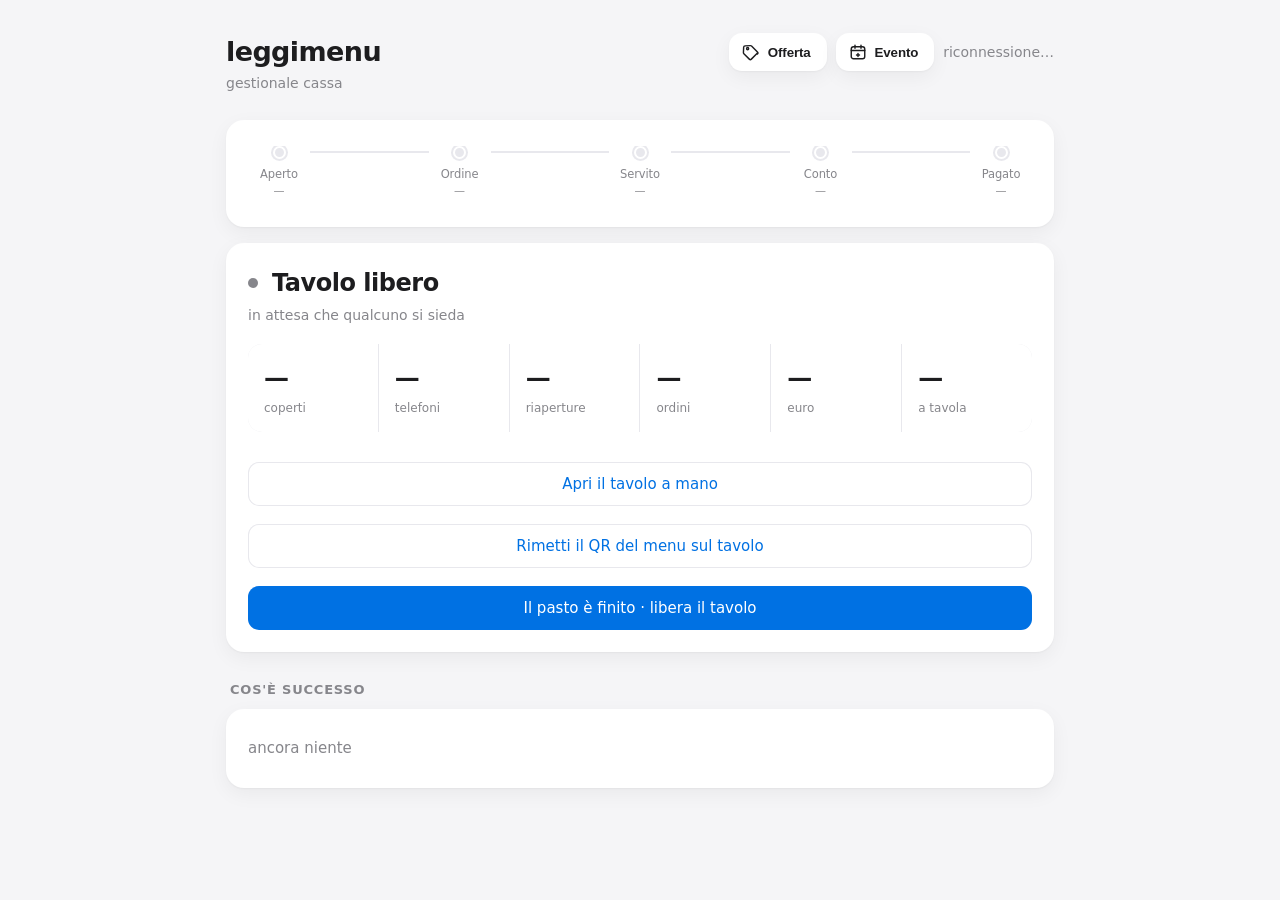
==== commit eca1e766: "Tre correzioni trovate provando davvero IL TAVOLO NON SI RIAPRIVA. Premendo "libera", il nodo ritara" ====
--- a/tools/cassa.html
+++ b/tools/cassa.html
@@ -181,6 +181,7 @@
 
     <div class="sottotitolo" id="notaScansioni" style="margin-top:12px"></div>
 
+    <button class="pulsante quieto" id="apriAMano">Apri il tavolo a mano</button>
     <button class="pulsante quieto" id="rimettiQr">Rimetti il QR del menu sul tavolo</button>
     <button class="pulsante" id="libera">Il pasto è finito · libera il tavolo</button>
   </div>
@@ -195,7 +196,7 @@
 
   <div class="velo" id="velo">
     <div class="modale">
-      <h3>Qualcuno si è seduto</h3>
+      <h3 id="modaleTitolo">Qualcuno si è seduto</h3>
       <p id="modaleNota">Il sensore ne ha rilevato uno. Quanti sono davvero?</p>
       <p style="margin:-14px 0 16px;font-size:13px" id="modaleAiuto">Tocca il numero: il tavolo si apre.</p>
       <div class="scelte" id="scelte"></div>
@@ -474,6 +475,7 @@
 
 function apriModale(rilevati){
   if(tavoloConfermato) return;
+  q('modaleTitolo').textContent = rilevati ? 'Qualcuno si è seduto' : 'Apri il tavolo';
   scelto = Math.max(1, rilevati || 1);
   q('modaleNota').textContent = rilevati
     ? `Il sensore ne ha rilevat${rilevati===1?'o uno':'i '+rilevati}. Quanti sono davvero?`
@@ -610,7 +612,9 @@
 };
 
 function collega(){
-  const ws = new WebSocket(`ws://${location.host}/ws`);
+  // wss: quando la pagina arriva da https il browser rifiuta un canale
+  // in chiaro, e lo fa senza dire niente - la pagina resta li' muta.
+  const ws = new WebSocket(`${location.protocol==='https:'?'wss':'ws'}://${location.host}/ws`);
   ws.onopen = ()=> q('collegamento').textContent = 'collegato';
   ws.onclose = ()=>{
     q('collegamento').textContent = 'riconnessione…';
@@ -634,6 +638,10 @@
 }
 collega();
 
+// Il radar al centro di un tavolo rotondo non vede tutti, e a volte non vede
+// nessuno. Serve poter aprire il tavolo lo stesso, senza aspettarlo.
+q('apriAMano').onclick = ()=>{ tavoloConfermato = false; apriModale(0); };
+
 q('rimettiQr').onclick = async ()=>{
   const b = q('rimettiQr'); b.disabled = true;
   try{ await fetch('/api/menu',{method:'POST'}); }catch(e){}
